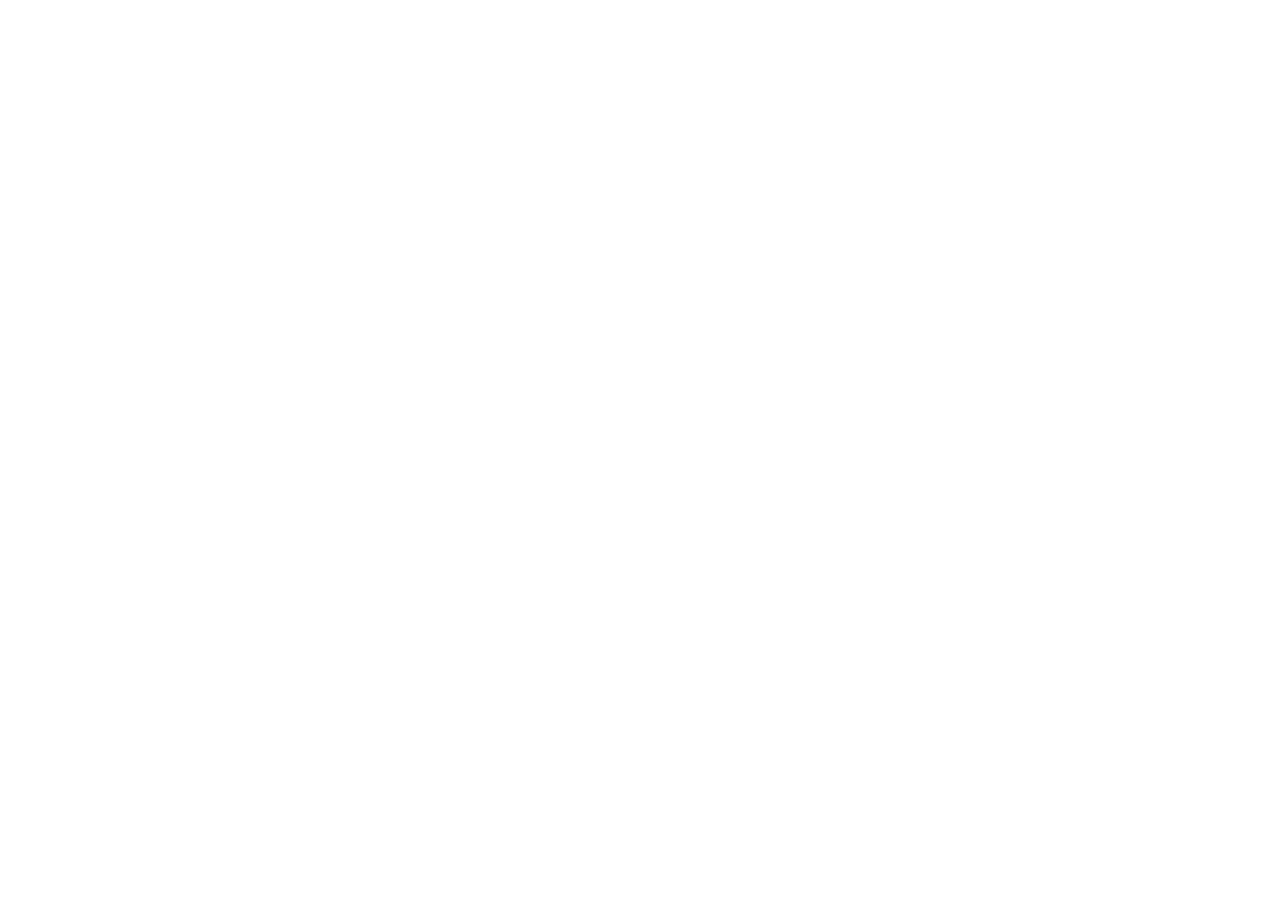
==== chartsjs/index.htm @ a1f748bd "use chartjs" ====
<!doctype html>
<html>

  <head>
    <title>Metals prices</title>
    <script src="./js/Chart.bundle.js"></script>
    <script src="./js/jquery-v2.2.4.js"></script>
    <script src="https://cdnjs.cloudflare.com/ajax/libs/lodash.js/4.17.4/lodash.min.js"></script>
    <script src="https://cdnjs.cloudflare.com/ajax/libs/moment.js/2.18.1/moment.min.js" type="text/javascript"></script>
    <link rel="stylesheet" type="text/css" href="./css/styles.css" />
    <link href="https://fonts.googleapis.com/css?family=Nunito+Sans" rel="stylesheet">


  </head>

  <body>
    <div class="container">
      <div class="chart-container">
        <div class="period-selector">
          <input type="radio" name="aluminum" id="aluminum-3Y" value="36" />
          <label for="aluminum-3Y">3Y</label>
          <input type="radio" name="aluminum" id="aluminum-2Y" value="24" />
          <label for="aluminum-2Y">2Y</label>
          <input type="radio" name="aluminum" id="aluminum-1Y" value="12" checked />
          <label for="aluminum-1Y">1Y</label>
          <input type="radio" name="aluminum" id="aluminum-6M" value="6" />
          <label for="aluminum-6M">6M</label>
          <input type="radio" name="aluminum" id="aluminum-3M" value="3" />
          <label for="aluminum-3M">3M</label>
        </div>
        <canvas id="aluminum"></canvas>
      </div>
      
      <div class="chart-container">
         <div class="period-selector">
          <input type="radio" name="omi" id="omi-3Y" value="36" />
          <label for="omi-3Y">3Y</label>
          <input type="radio" name="omi" id="omi-2Y" value="24" />
          <label for="omi-2Y">2Y</label>
          <input type="radio" name="omi" id="omi-1Y" value="12" checked />
          <label for="omi-1Y">1Y</label>
          <input type="radio" name="omi" id="omi-6M" value="6" />
          <label for="omi-6M">6M</label>
          <input type="radio" name="omi" id="omi-3M" value="3" />
          <label for="omi-3M">3M</label>
        </div>
        <canvas id="omi"></canvas>
      </div>
    </div>
  </body>
  <script src="./js/app.js"></script>

</html>
---- chartsjs/css/styles.css ----
body {
  font-family: 'Nunito Sans', sans-serif;
}

canvas {
  -moz-user-select: none;
  -webkit-user-select: none;
  -ms-user-select: none;
}

.container {
  width: 100%;
}

.chart-container {
  margin: 20px 10px;
  position: relative;  
}
.period-selector {
  position: absolute;
  right: 75px;
  top: 30px;
  z-index:10;
  display: none;
}

.period-selector input[type=radio] {
  display:none;
}

.period-selector input[type=radio] + label {
  display:inline-block;
  margin:-4px;
  padding: 4px 12px;
  margin-bottom: 0;
  font-size: 14px;
  font-weight: bold;
  line-height: 20px;
  background-color:#e0e0e0;
  color: #aaa;
  text-align: center;
  text-shadow: 0 1px 1px rgba(255,255,255,0.75);
  vertical-align: middle;
  cursor: pointer;
  background-image: -moz-linear-gradient(top,#fff,#e6e6e6);
  background-image: -webkit-gradient(linear,0 0,0 100%,from(#fff),to(#e6e6e6));
  background-image: -webkit-linear-gradient(top,#fff,#e6e6e6);
  background-image: -o-linear-gradient(top,#fff,#e6e6e6);
  background-image: linear-gradient(to bottom,#fff,#a0a0a0);
  background-repeat: repeat-x;
  border: 1px solid #ccc;
  border-color: #e6e6e6 #e6e6e6 #bfbfbf;
  border-color: rgba(0,0,0,0.1) rgba(0,0,0,0.1) rgba(0,0,0,0.25);
  border-bottom-color: #b3b3b3;
  filter: progid:DXImageTransform.Microsoft.gradient(startColorstr='#ffffffff',endColorstr='#ffe6e6e6',GradientType=0);
  filter: progid:DXImageTransform.Microsoft.gradient(enabled=false);
  -webkit-box-shadow: inset 0 1px 0 rgba(255,255,255,0.2),0 1px 2px rgba(0,0,0,0.05);
  -moz-box-shadow: inset 0 1px 0 rgba(255,255,255,0.2),0 1px 2px rgba(0,0,0,0.05);
  box-shadow: inset 0 1px 0 rgba(255,255,255,0.2),0 1px 2px rgba(0,0,0,0.05);
}

.period-selector input[type=radio]:checked + label {
  background-image: none;
  outline: 0;
  color: #333;
  -webkit-box-shadow: inset 0 2px 4px rgba(0,0,0,0.15),0 1px 2px rgba(0,0,0,0.05);
  -moz-box-shadow: inset 0 2px 4px rgba(0,0,0,0.15),0 1px 2px rgba(0,0,0,0.05);
  box-shadow: inset 0 2px 4px rgba(0,0,0,0.15),0 1px 2px rgba(0,0,0,0.05);
  background-color: #f5f5f5;
}

.period-selector label:first-of-type {
  border-radius: 3px 0 0 3px;
}

.period-selector label:last-of-type {
  border-radius: 0 3px 3px 0;
}
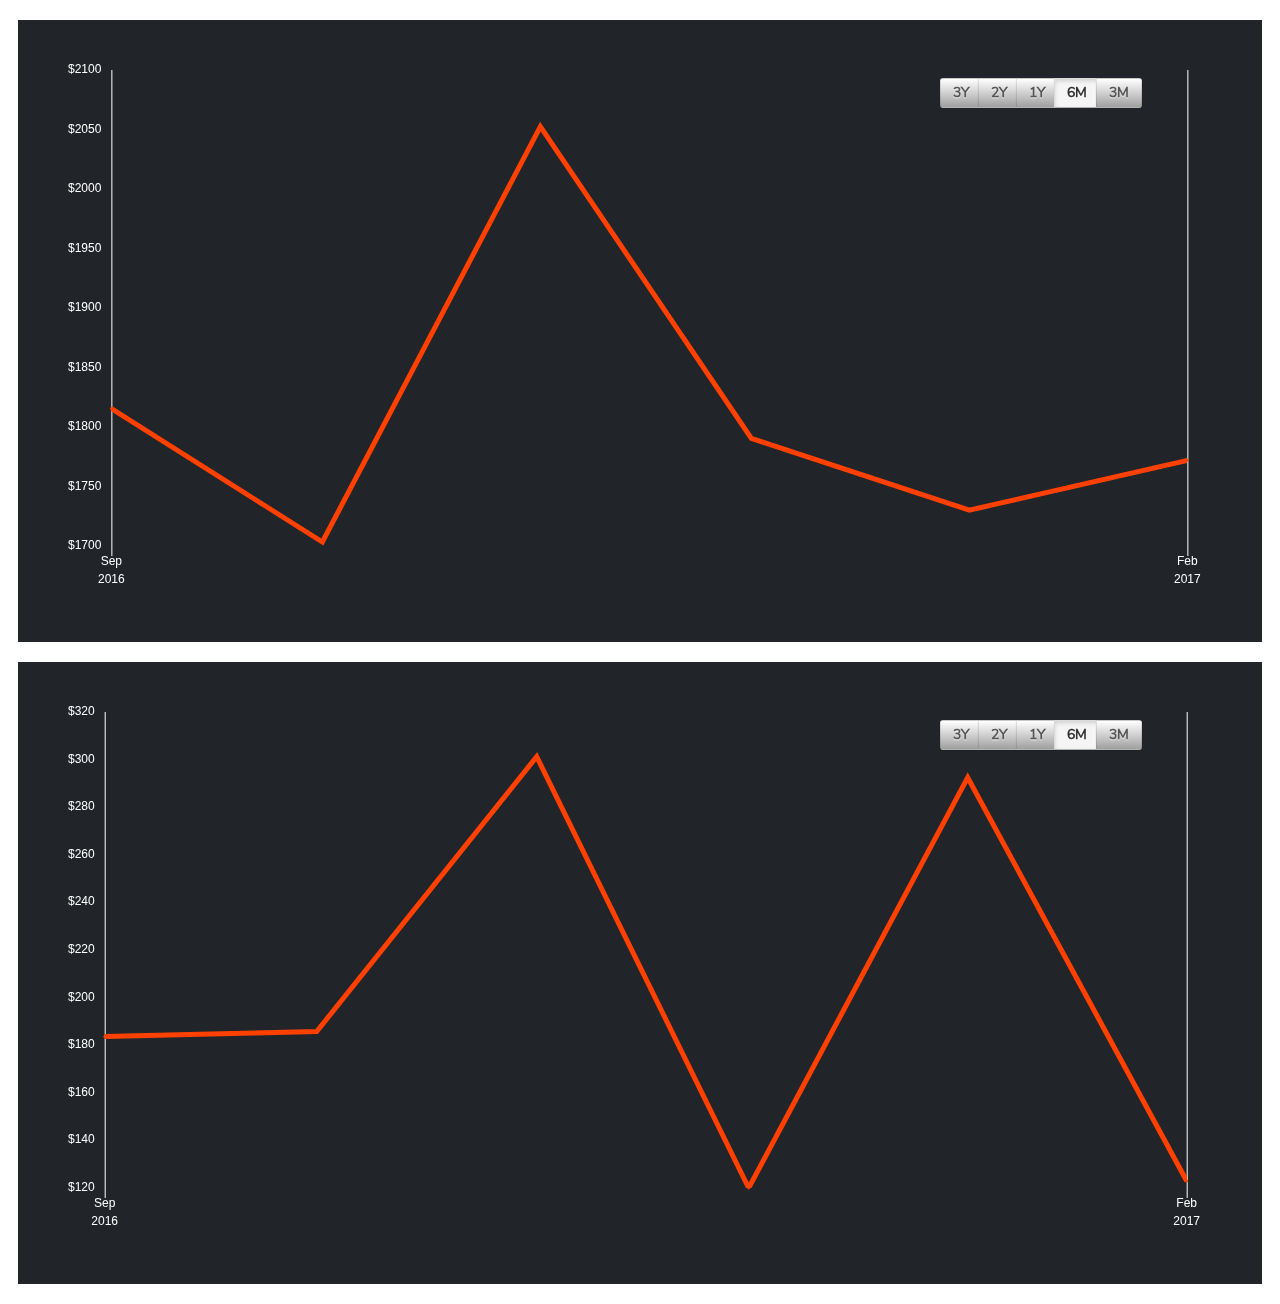
==== commit e5dac908: "tooltips formatted" ====
--- a/chartsjs/index.htm
+++ b/chartsjs/index.htm
@@ -3,12 +3,8 @@
 
   <head>
     <title>Metals prices</title>
-    <script src="./js/Chart.bundle.js"></script>
-    <script src="./js/jquery-v2.2.4.js"></script>
-    <script src="https://cdnjs.cloudflare.com/ajax/libs/lodash.js/4.17.4/lodash.min.js"></script>
-    <script src="https://cdnjs.cloudflare.com/ajax/libs/moment.js/2.18.1/moment.min.js" type="text/javascript"></script>
     <link rel="stylesheet" type="text/css" href="./css/styles.css" />
-    <link href="https://fonts.googleapis.com/css?family=Nunito+Sans" rel="stylesheet">
+    <link href="./css/fonts/fonts.css" rel="stylesheet">
 
 
   </head>
@@ -21,9 +17,9 @@
           <label for="aluminum-3Y">3Y</label>
           <input type="radio" name="aluminum" id="aluminum-2Y" value="24" />
           <label for="aluminum-2Y">2Y</label>
-          <input type="radio" name="aluminum" id="aluminum-1Y" value="12" checked />
+          <input type="radio" name="aluminum" id="aluminum-1Y" value="12" />
           <label for="aluminum-1Y">1Y</label>
-          <input type="radio" name="aluminum" id="aluminum-6M" value="6" />
+          <input type="radio" name="aluminum" id="aluminum-6M" value="6" checked />
           <label for="aluminum-6M">6M</label>
           <input type="radio" name="aluminum" id="aluminum-3M" value="3" />
           <label for="aluminum-3M">3M</label>
@@ -37,9 +33,9 @@
           <label for="omi-3Y">3Y</label>
           <input type="radio" name="omi" id="omi-2Y" value="24" />
           <label for="omi-2Y">2Y</label>
-          <input type="radio" name="omi" id="omi-1Y" value="12" checked />
+          <input type="radio" name="omi" id="omi-1Y" value="12" />
           <label for="omi-1Y">1Y</label>
-          <input type="radio" name="omi" id="omi-6M" value="6" />
+          <input type="radio" name="omi" id="omi-6M" value="6" checked />
           <label for="omi-6M">6M</label>
           <input type="radio" name="omi" id="omi-3M" value="3" />
           <label for="omi-3M">3M</label>
@@ -48,6 +44,11 @@
       </div>
     </div>
   </body>
+  <script src="./js/moment.min.js" type="text/javascript"></script>
+  <script src="./js/Chart.js"></script>
+  <script src="./js/jquery-v2.2.4.js"></script>
+  <script src="./js/lodash.min.js"></script>
+
   <script src="./js/app.js"></script>
 
 </html>
--- a/chartsjs/css/styles.css
+++ b/chartsjs/css/styles.css
@@ -18,8 +18,8 @@
 }
 .period-selector {
   position: absolute;
-  right: 75px;
-  top: 30px;
+  right: 10%;
+  top: 10%;
   z-index:10;
   display: none;
 }
@@ -37,7 +37,7 @@
   font-weight: bold;
   line-height: 20px;
   background-color:#e0e0e0;
-  color: #aaa;
+  color: #555;
   text-align: center;
   text-shadow: 0 1px 1px rgba(255,255,255,0.75);
   vertical-align: middle;
@@ -75,4 +75,22 @@
 
 .period-selector label:last-of-type {
   border-radius: 0 3px 3px 0;
+}
+
+.custom-tooltip {
+  position: absolute;
+  font-family: 'Nunito Sans', sans-serif;
+  color: white;
+}
+
+.custom-tooltip .price {
+  background-color: #FF4000;
+  width: 50%;
+}
+
+.custom-tooltip td {
+  padding: 5px 7px;
+}
+.custom-tooltip .date {
+  width: 50%;
 }--- a/chartsjs/css/fonts/fonts.css
+++ b/chartsjs/css/fonts/fonts.css
@@ -0,0 +1,24 @@
+/* vietnamese */
+@font-face {
+  font-family: 'Nunito Sans';
+  font-style: normal;
+  font-weight: 400;
+  src: local('Nunito Sans Regular'), local('NunitoSans-Regular'), url(./iJ4p9wO0GDKJ-D5teKuZqr6up8jxqWt8HVA3mDhkV_0.woff2) format('woff2');
+  unicode-range: U+0102-0103, U+1EA0-1EF9, U+20AB;
+}
+/* latin-ext */
+@font-face {
+  font-family: 'Nunito Sans';
+  font-style: normal;
+  font-weight: 400;
+  src: local('Nunito Sans Regular'), local('NunitoSans-Regular'), url(./iJ4p9wO0GDKJ-D5teKuZqiYE0-AqJ3nfInTTiDXDjU4.woff2) format('woff2');
+  unicode-range: U+0100-024F, U+1E00-1EFF, U+20A0-20AB, U+20AD-20CF, U+2C60-2C7F, U+A720-A7FF;
+}
+/* latin */
+@font-face {
+  font-family: 'Nunito Sans';
+  font-style: normal;
+  font-weight: 400;
+  src: local('Nunito Sans Regular'), local('NunitoSans-Regular'), url(./iJ4p9wO0GDKJ-D5teKuZqo4P5ICox8Kq3LLUNMylGO4.woff2) format('woff2');
+  unicode-range: U+0000-00FF, U+0131, U+0152-0153, U+02C6, U+02DA, U+02DC, U+2000-206F, U+2074, U+20AC, U+2212, U+2215;
+}
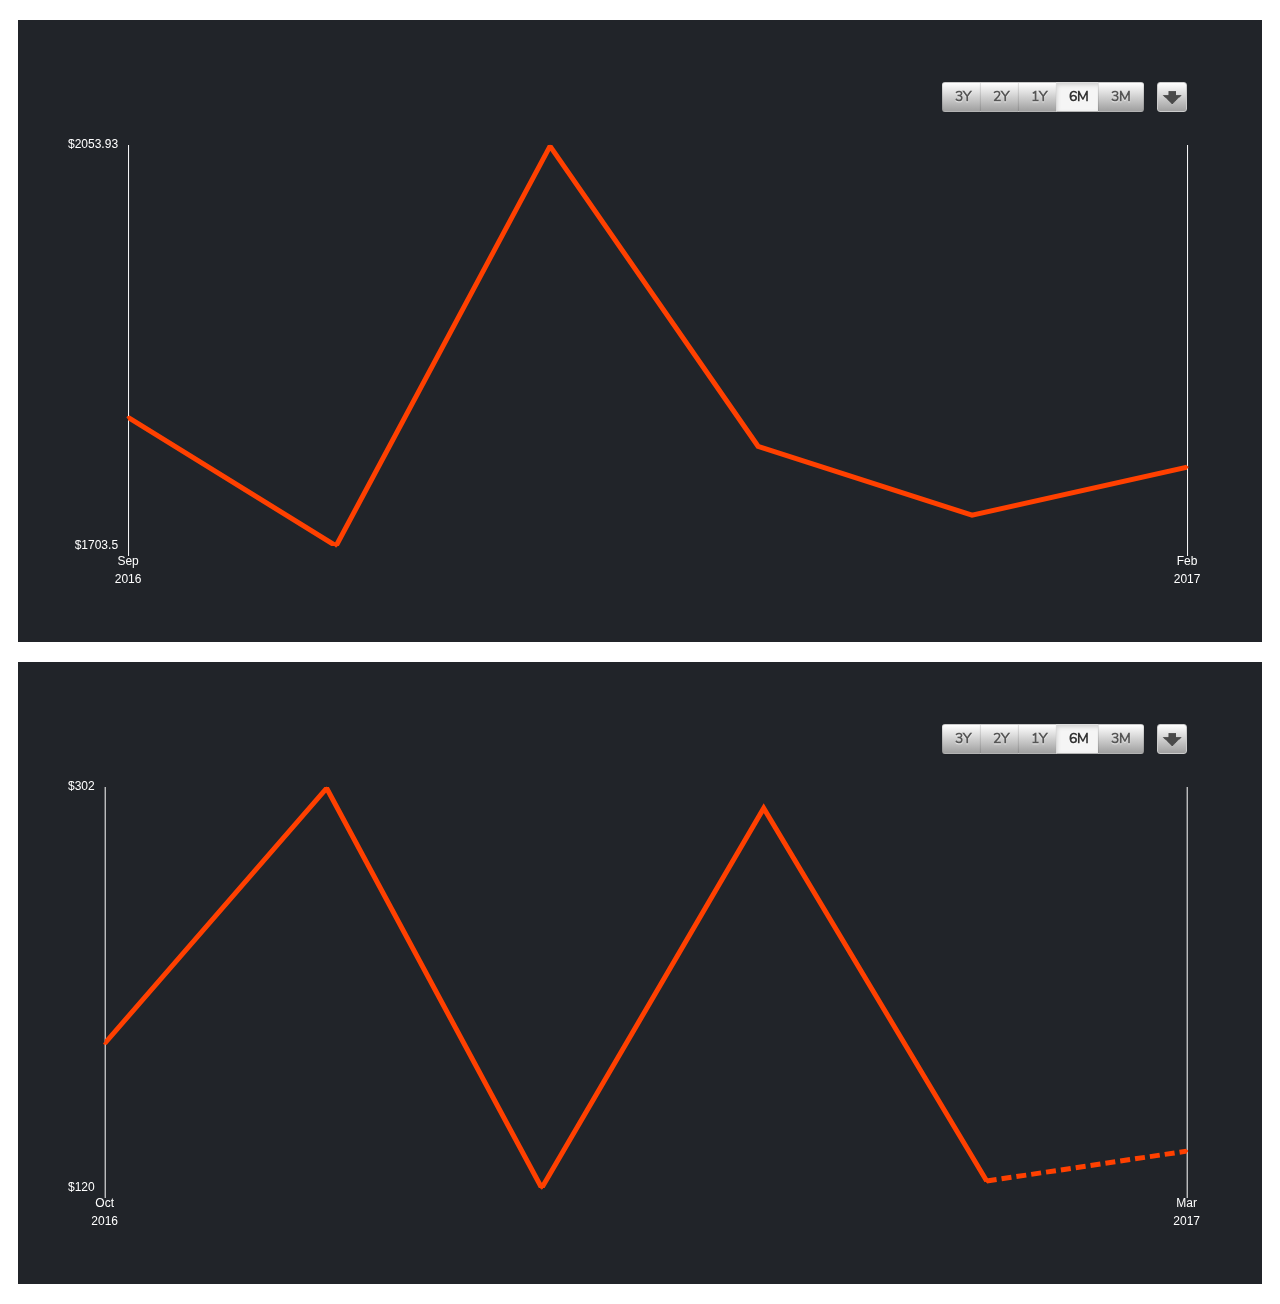
==== commit 050608d7: "download working" ====
--- a/chartsjs/index.htm
+++ b/chartsjs/index.htm
@@ -1,17 +1,15 @@
 <!doctype html>
 <html>
-
   <head>
     <title>Metals prices</title>
     <link rel="stylesheet" type="text/css" href="./css/styles.css" />
     <link href="./css/fonts/fonts.css" rel="stylesheet">
-
-
   </head>
 
   <body>
     <div class="container">
-      <div class="chart-container">
+      <div id="aluminum" class="chart-container">
+        <canvas></canvas>
         <div class="period-selector">
           <input type="radio" name="aluminum" id="aluminum-3Y" value="36" />
           <label for="aluminum-3Y">3Y</label>
@@ -23,12 +21,13 @@
           <label for="aluminum-6M">6M</label>
           <input type="radio" name="aluminum" id="aluminum-3M" value="3" />
           <label for="aluminum-3M">3M</label>
+          <div data-metal="aluminum" class="download-button"></div>
         </div>
-        <canvas id="aluminum"></canvas>
       </div>
       
-      <div class="chart-container">
-         <div class="period-selector">
+      <div id="omi" class="chart-container">
+      <canvas></canvas>
+        <div class="period-selector">
           <input type="radio" name="omi" id="omi-3Y" value="36" />
           <label for="omi-3Y">3Y</label>
           <input type="radio" name="omi" id="omi-2Y" value="24" />
@@ -39,8 +38,8 @@
           <label for="omi-6M">6M</label>
           <input type="radio" name="omi" id="omi-3M" value="3" />
           <label for="omi-3M">3M</label>
+          <div data-metal="omi" class="download-button"></div>
         </div>
-        <canvas id="omi"></canvas>
       </div>
     </div>
   </body>
@@ -48,7 +47,8 @@
   <script src="./js/Chart.js"></script>
   <script src="./js/jquery-v2.2.4.js"></script>
   <script src="./js/lodash.min.js"></script>
-
+  <script src="./js/FileSaver.min.js"></script>
+  <script src="./js/canvas-to-blob.min.js"></script>
   <script src="./js/app.js"></script>
 
 </html>
--- a/chartsjs/css/styles.css
+++ b/chartsjs/css/styles.css
@@ -18,9 +18,9 @@
 }
 .period-selector {
   position: absolute;
-  right: 10%;
+  right: 75px;
   top: 10%;
-  z-index:10;
+  z-index: 1;
   display: none;
 }
 
@@ -30,8 +30,8 @@
 
 .period-selector input[type=radio] + label {
   display:inline-block;
-  margin:-4px;
-  padding: 4px 12px;
+  margin: -26px -4px -4px -4px;
+  padding: 4px 12px;-5px
   margin-bottom: 0;
   font-size: 14px;
   font-weight: bold;
@@ -42,14 +42,14 @@
   text-shadow: 0 1px 1px rgba(255,255,255,0.75);
   vertical-align: middle;
   cursor: pointer;
-  background-image: -moz-linear-gradient(top,#fff,#e6e6e6);
-  background-image: -webkit-gradient(linear,0 0,0 100%,from(#fff),to(#e6e6e6));
-  background-image: -webkit-linear-gradient(top,#fff,#e6e6e6);
-  background-image: -o-linear-gradient(top,#fff,#e6e6e6);
+  background-image: -moz-linear-gradient(top,#fff,#a0a0a0);
+  background-image: -webkit-gradient(linear,0 0,0 100%,from(#fff),to(#a0a0a0));
+  background-image: -webkit-linear-gradient(top,#fff,#a0a0a0);
+  background-image: -o-linear-gradient(top,#fff,#a0a0a0);
   background-image: linear-gradient(to bottom,#fff,#a0a0a0);
   background-repeat: repeat-x;
   border: 1px solid #ccc;
-  border-color: #e6e6e6 #e6e6e6 #bfbfbf;
+  border-color: #a0a0a0 #a0a0a0 #bfbfbf;
   border-color: rgba(0,0,0,0.1) rgba(0,0,0,0.1) rgba(0,0,0,0.25);
   border-bottom-color: #b3b3b3;
   filter: progid:DXImageTransform.Microsoft.gradient(startColorstr='#ffffffff',endColorstr='#ffe6e6e6',GradientType=0);
@@ -90,7 +90,24 @@
 
 .custom-tooltip td {
   padding: 5px 7px;
+  white-space: nowrap;
 }
 .custom-tooltip .date {
   width: 50%;
+  background-color: rgba(33,36,41, 0.5);
+
+}
+.download-button {
+  padding: 0;
+  background-image: url("down-arrow40.png"), linear-gradient(to bottom, #fff, #a0a0a0);
+  width: 28px;
+  height: 28px; 
+  background-repeat: no-repeat;
+  background-position: center;
+  border-radius: 3px;
+  display: inline-block;
+  margin-left: 13px;
+  outline: 0;
+  color: #333;
+  border: 1px solid #ccc;
 }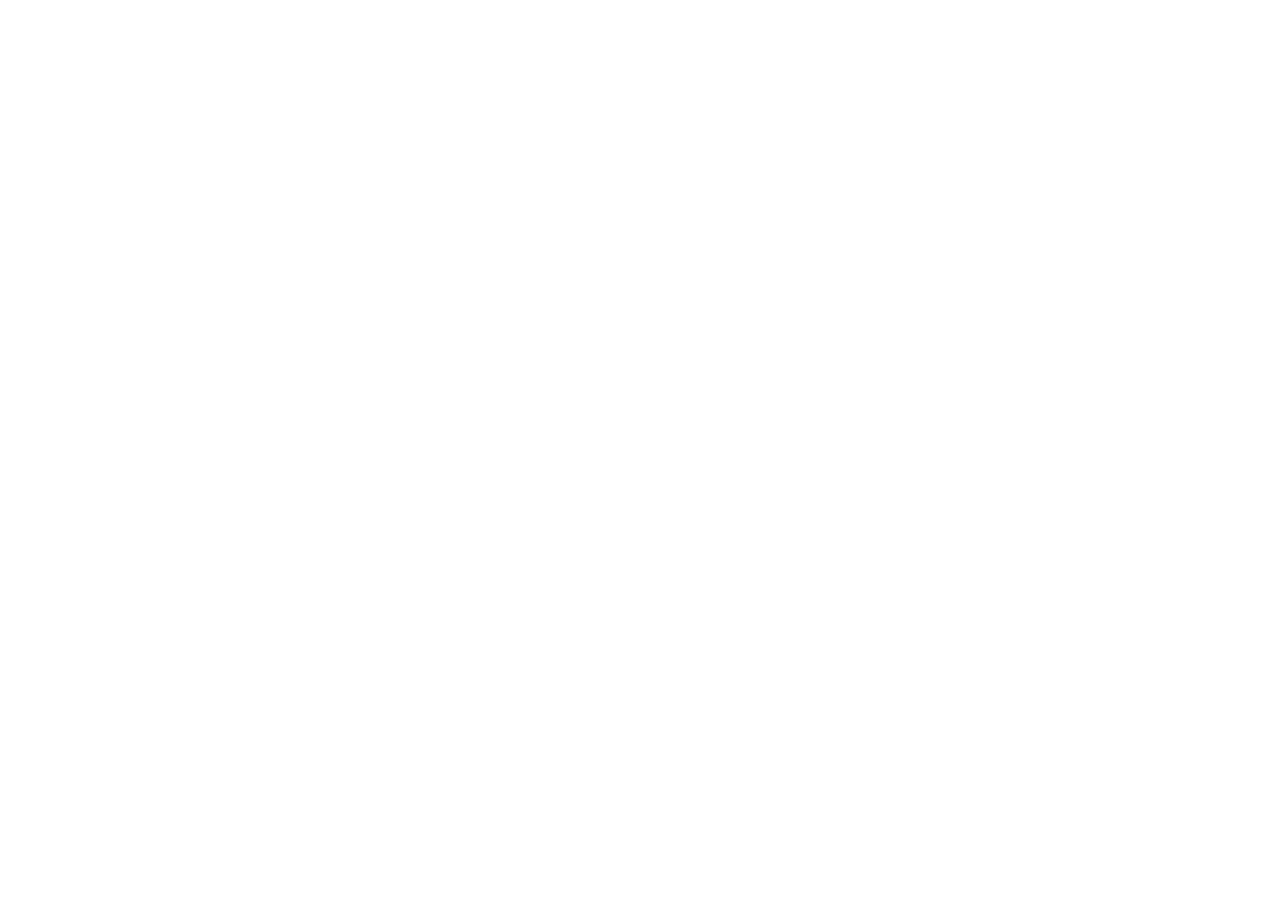
==== commit 366a671c: "clean up chart-js version" ====
--- a/chartsjs/index.htm
+++ b/chartsjs/index.htm
@@ -24,7 +24,7 @@
           <div data-metal="aluminum" class="download-button"></div>
         </div>
       </div>
-      
+
       <div id="omi" class="chart-container">
       <canvas></canvas>
         <div class="period-selector">
@@ -44,11 +44,9 @@
     </div>
   </body>
   <script src="./js/moment.min.js" type="text/javascript"></script>
-  <script src="./js/Chart.js"></script>
+  <script src="./js/Chart.min.js"></script>
   <script src="./js/jquery-v2.2.4.js"></script>
-  <script src="./js/lodash.min.js"></script>
   <script src="./js/FileSaver.min.js"></script>
-  <script src="./js/canvas-to-blob.min.js"></script>
   <script src="./js/app.js"></script>
 
 </html>
